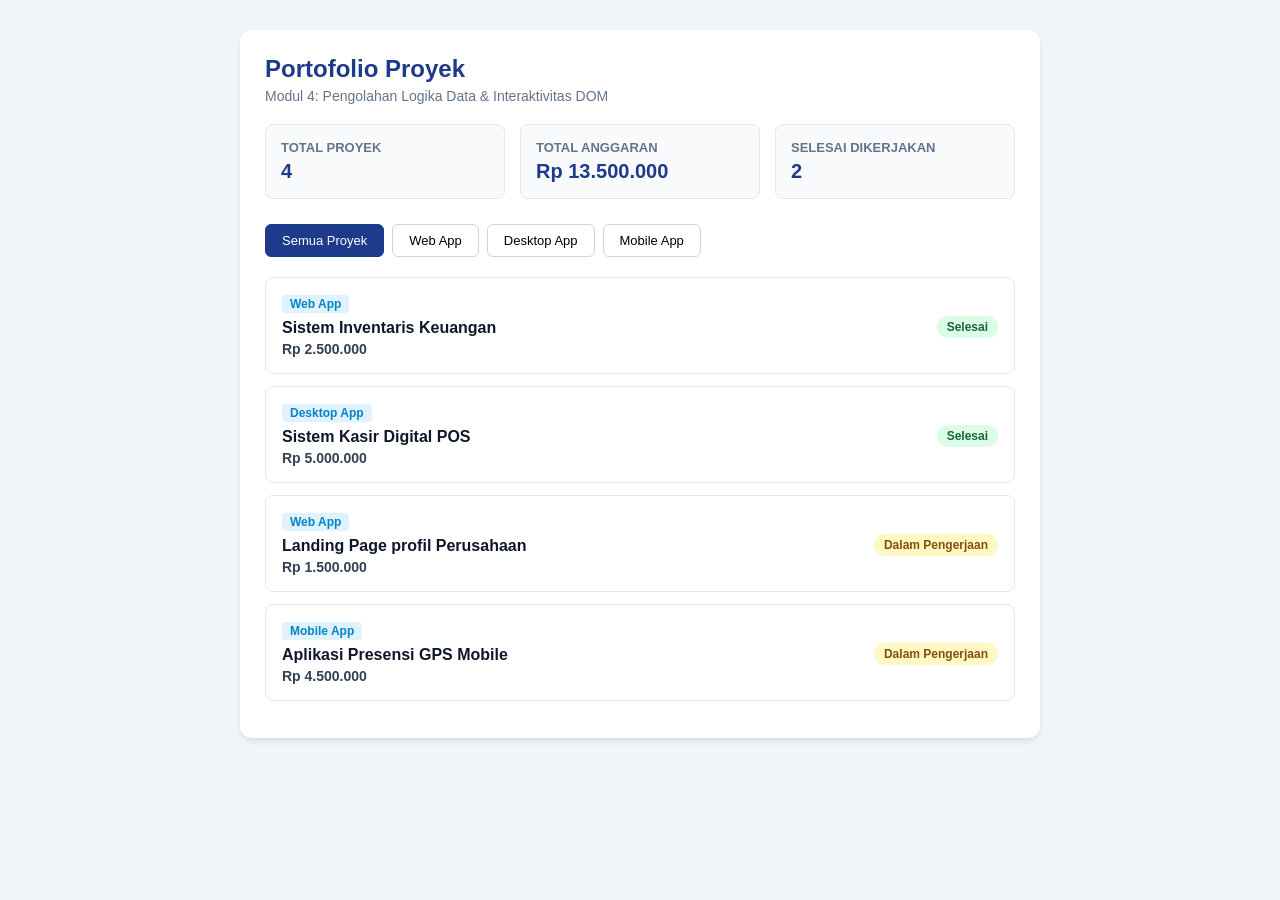
==== index.html @ 2c4d80b3 "Menyelesaikan praktik modul 4 logika javascript & integrasi DOM" ====
<!DOCTYPE html>
<html lang="id">

<head>
    <meta charset="UTF-8">
    <meta name="viewport" content="width=device-width, initial-scale=1.0">
    <title>Dashboard Portofolio Proyek - Modul 4</title>
    <style>
        * {
            box-sizing: border-box;
            margin: 0;
            padding: 0;
            font-family: 'Segoe UI', Tahoma, Geneva, sans-serif;
        }

        body {
            background-color: #f1f5f9;
            color: #0f172a;
            padding: 30px 15px;
        }

        .container {
            max-width: 800px;
            margin: 0 auto;
            background: #ffffff;
            border-radius: 12px;
            padding: 25px;
            box-shadow: 0 4px 6px -1px rgba(0, 0, 0, 0.1);
        }

        h1 {
            color: #1e3a8a;
            font-size: 24px;
            margin-bottom: 5px;
        }

        p.subtitle {
            color: #64748b;
            margin-bottom: 20px;
            font-size: 14px;
        }

        .stats-grid {
            display: grid;
            grid-template-columns: repeat(auto-fit, minmax(200px, 1fr));
            gap: 15px;
            margin-bottom: 25px;
        }

        .stat-card {
            background: #f8fafc;
            border: 1px solid #e2e8f0;
            border-radius: 8px;
            padding: 15px;
            textalign: center;
        }

        .stat-card h3 {
            font-size: 13px;
            color: #64748b;
            text-transform: uppercase;
            margin-bottom: 5px;
        }

        .stat-card p {
            font-size: 20px;
            font-weight: bold;
            color: #1e3a8a;
        }

        .filter-group {
            display: flex;
            gap: 8px;
            margin-bottom: 20px;
            flex-wrap: wrap;
        }

        .btn-filter {
            padding: 8px 16px;
            border: 1px solid #cbd5e1;
            background: #ffffff;
            border-radius: 6px;
            cursor: pointer;
            font-size: 13px;
            font-weight: 500;
            transition: all 0.2s;
        }

        .btn-filter.active,
        .btn-filter:hover {
            background: #1e3a8a;
            color: #ffffff;
            border-color: #1e3a8a;
        }

        .project-card {
            border: 1px solid #e2e8f0;
            border-radius: 8px;
            padding: 16px;
            margin-bottom: 12px;
            display: flex;
            justify-content: space-between;
            align-items: center;
            background: #ffffff;
            transition: transform 0.15s ease;
        }

        .project-card:hover {
            transform: translateY(-2px);
            box-shadow: 0 4px 6px rgba(0, 0, 0, 0.05);
        }

        .project-info h4 {
            font-size: 16px;
            color: #0f172a;
            margin-bottom: 4px;
        }

        .project-category {
            display: inline-block;
            font-size: 12px;
            color: #0284c7;
            background: #e0f2fe;
            padding:
                2px 8px;
            border-radius: 4px;
            margin-bottom: 6px;
            font-weight: 600;
        }

        .project-budget {
            font-size: 14px;
            color: #334155;
            font-weight: 600;
        }

        .badge {
            padding: 4px 10px;
            border-radius: 20px;
            font-size: 12px;
            font-weight: 600;
        }

        .badge-success {
            background: #dcfce7;
            color: #166534;
        }

        .badge-pending {
            background: #fef9c3;
            color: #854d0e;
        }
    </style>
</head>

<body>
    <div class="container">
        <h1>Portofolio Proyek</h1>
        <p class="subtitle">Modul 4: Pengolahan Logika Data & Interaktivitas DOM</p>
        <!-- Kartu Ringkasan Statistik -->
        <div class="stats-grid">
            <div class="stat-card">
                <h3>Total Proyek</h3>
                <p id="stat-total-projects">0</p>
            </div>
            <div class="stat-card">
                <h3>Total Anggaran</h3>
                <p id="stat-total-budget">Rp 0</p>
            </div>
            <div class="stat-card">
                <h3>Selesai Dikerjakan</h3>
                <p id="stat-completed-projects">0</p>
            </div>
        </div>
        <!-- Tombol Filter Kategori -->
        <div class="filter-group">
            <button class="btn-filter active" data-category="Semua">Semua Proyek</button>
            <button class="btn-filter" data-category="Web App">Web App</button>
            <button class="btn-filter" data-category="Desktop App">Desktop App</button>
            <button class="btn-filter" data-category="Mobile App">Mobile App</button>
        </div>
        <!-- Kontainer Daftar Proyek -->
        <div id="project-list"></div>
    </div>
    <script src="main.js"></script>
</body>

</html>
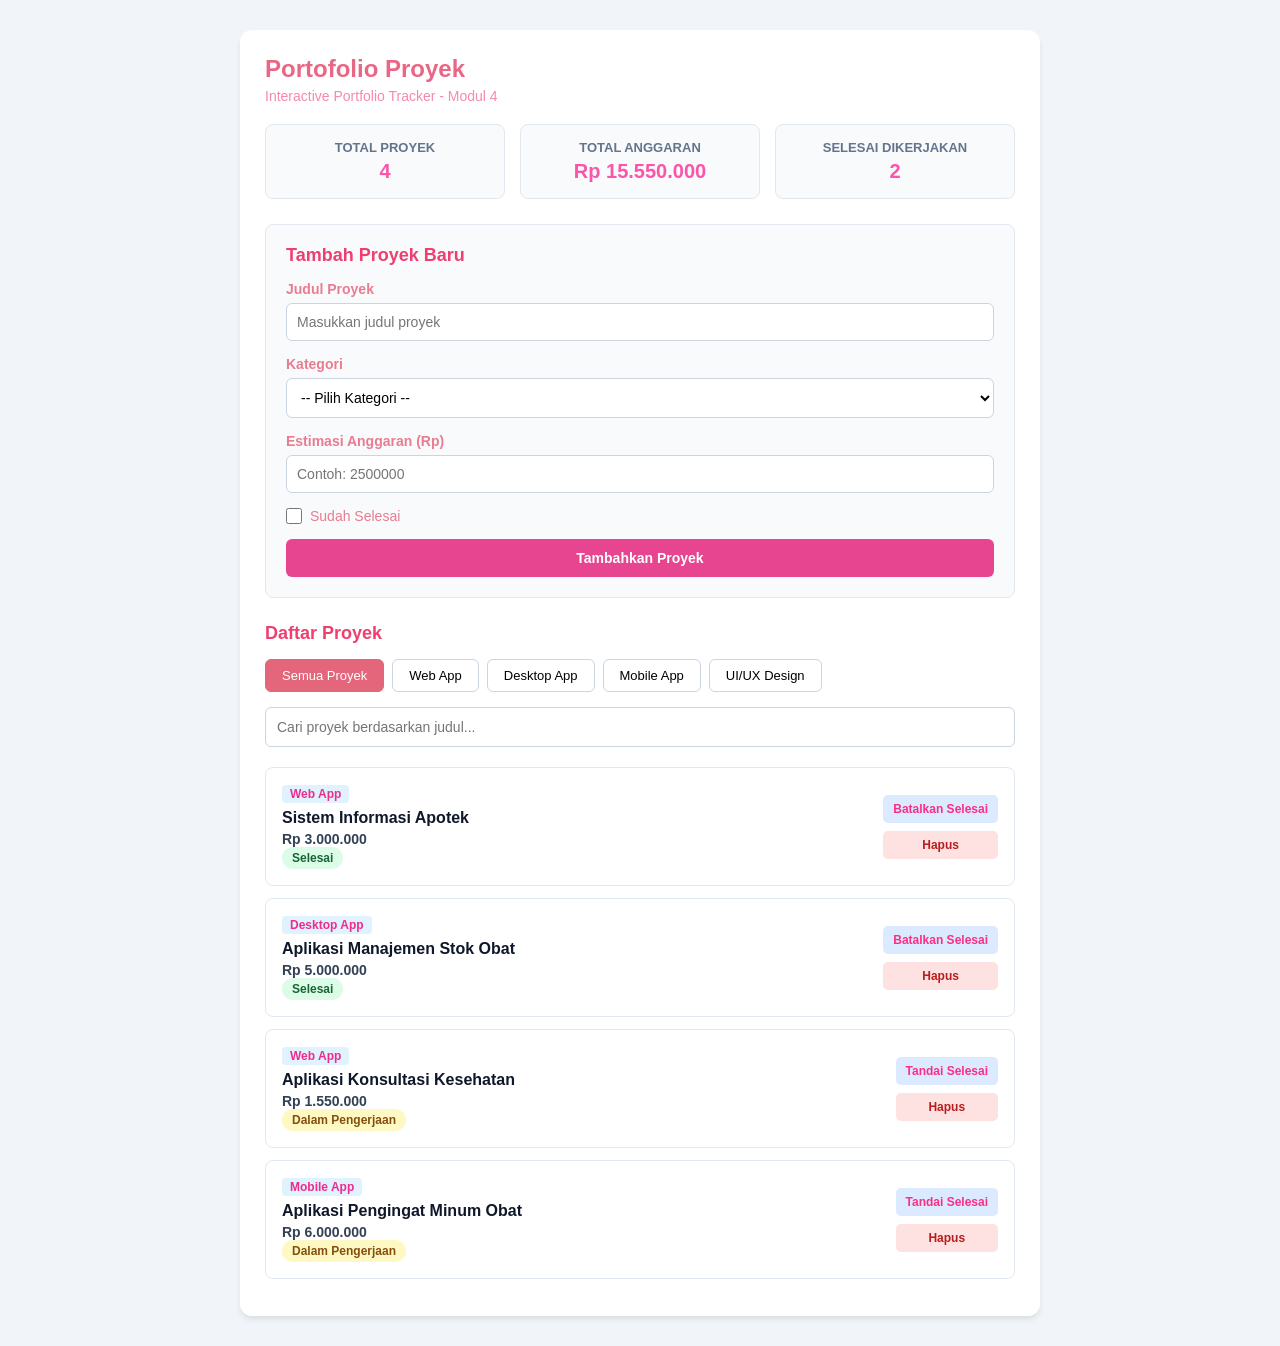
==== commit fee715b0: "Menyelesaikan tugas manajemen portofolio interaktif" ====
--- a/index.html
+++ b/index.html
@@ -1,188 +1,400 @@
-<!DOCTYPE html>
+<!doctype html>
 <html lang="id">
-
-<head>
-    <meta charset="UTF-8">
-    <meta name="viewport" content="width=device-width, initial-scale=1.0">
-    <title>Dashboard Portofolio Proyek - Modul 4</title>
+  <head>
+    <meta charset="UTF-8" />
+    <meta name="viewport" content="width=device-width, initial-scale=1.0" />
+    <title>Interactive Portfolio Tracker</title>
+
     <style>
-        * {
-            box-sizing: border-box;
-            margin: 0;
-            padding: 0;
-            font-family: 'Segoe UI', Tahoma, Geneva, sans-serif;
+      * {
+        box-sizing: border-box;
+        margin: 0;
+        padding: 0;
+        font-family: "Segoe UI", Tahoma, Geneva, sans-serif;
+      }
+
+      body {
+        background-color: #f1f5f9;
+        color: #e97c90;
+        padding: 30px 15px;
+      }
+
+      .container {
+        max-width: 800px;
+        margin: 0 auto;
+        background: #ffffff;
+        border-radius: 12px;
+        padding: 25px;
+        box-shadow: 0 4px 6px -1px rgba(0, 0, 0, 0.1);
+      }
+
+      h1 {
+        color: #ea6685;
+        font-size: 24px;
+        margin-bottom: 5px;
+      }
+
+      .subtitle {
+        color: #f68aaa;
+        margin-bottom: 20px;
+        font-size: 14px;
+      }
+
+      h2 {
+        font-size: 18px;
+        color: #ef3f6e;
+        margin-bottom: 15px;
+      }
+
+      .stats-grid {
+        display: grid;
+        grid-template-columns: repeat(auto-fit, minmax(180px, 1fr));
+        gap: 15px;
+        margin-bottom: 25px;
+      }
+
+      .stat-card {
+        background: #f8fafc;
+        border: 1px solid #e2e8f0;
+        border-radius: 8px;
+        padding: 15px;
+        text-align: center;
+      }
+
+      .stat-card h3 {
+        font-size: 13px;
+        color: #64748b;
+        text-transform: uppercase;
+        margin-bottom: 5px;
+      }
+
+      .stat-card p {
+        font-size: 20px;
+        font-weight: bold;
+        color: #fc54ab;
+      }
+
+      .form-section {
+        background: #f8fafc;
+        border: 1px solid #e2e8f0;
+        border-radius: 8px;
+        padding: 20px;
+        margin-bottom: 25px;
+      }
+
+      .form-group {
+        margin-bottom: 15px;
+      }
+
+      .form-group label {
+        display: block;
+        margin-bottom: 6px;
+        font-size: 14px;
+        font-weight: 600;
+      }
+
+      .form-group input,
+      .form-group select {
+        width: 100%;
+        padding: 10px;
+        border: 1px solid #cbd5e1;
+        border-radius: 6px;
+        font-size: 14px;
+        background: #ffffff;
+      }
+
+      .form-group input:focus,
+      .form-group select:focus {
+        outline: 2px solid #93c5fd;
+        border-color: #eb2595;
+      }
+
+      .checkbox-group {
+        display: flex;
+        align-items: center;
+        gap: 8px;
+        margin-bottom: 15px;
+        font-size: 14px;
+      }
+
+      .checkbox-group input {
+        width: 16px;
+        height: 16px;
+      }
+
+      .btn-primary {
+        width: 100%;
+        padding: 11px;
+        background: #e74590;
+        color: white;
+        border: none;
+        border-radius: 6px;
+        font-size: 14px;
+        font-weight: 600;
+        cursor: pointer;
+      }
+
+      .btn-primary:hover {
+        background: #fe3981;
+      }
+
+      .filter-group {
+        display: flex;
+        gap: 8px;
+        margin-bottom: 15px;
+        flex-wrap: wrap;
+      }
+
+      .btn-filter {
+        padding: 8px 16px;
+        border: 1px solid #cbd5e1;
+        background: #ffffff;
+        border-radius: 6px;
+        cursor: pointer;
+        font-size: 13px;
+        font-weight: 500;
+        transition: all 0.2s;
+      }
+
+      .btn-filter.active,
+      .btn-filter:hover {
+        background: #e3667b;
+        color: #ffffff;
+        border-color: #e3667b;
+      }
+
+      .search-group {
+        margin-bottom: 20px;
+      }
+
+      .search-group input {
+        width: 100%;
+        padding: 11px;
+        border: 1px solid #cbd5e1;
+        border-radius: 6px;
+        font-size: 14px;
+      }
+
+      .project-card {
+        border: 1px solid #e2e8f0;
+        border-radius: 8px;
+        padding: 16px;
+        margin-bottom: 12px;
+        display: flex;
+        justify-content: space-between;
+        align-items: center;
+        gap: 15px;
+        background: #ffffff;
+        transition: transform 0.15s ease;
+      }
+
+      .project-card:hover {
+        transform: translateY(-2px);
+        box-shadow: 0 4px 6px rgba(0, 0, 0, 0.05);
+      }
+
+      .project-info {
+        min-width: 0;
+      }
+
+      .project-info h4 {
+        font-size: 16px;
+        color: #0f172a;
+        margin-bottom: 4px;
+        overflow-wrap: anywhere;
+      }
+
+      .project-category {
+        display: inline-block;
+        font-size: 12px;
+        color: #ef2c8e;
+        background: #e0f2fe;
+        padding: 2px 8px;
+        border-radius: 4px;
+        margin-bottom: 6px;
+        font-weight: 600;
+      }
+
+      .project-budget {
+        font-size: 14px;
+        color: #334155;
+        font-weight: 600;
+      }
+
+      .badge {
+        display: inline-block;
+        padding: 4px 10px;
+        border-radius: 20px;
+        font-size: 12px;
+        font-weight: 600;
+        white-space: nowrap;
+      }
+
+      .badge-success {
+        background: #dcfce7;
+        color: #166534;
+      }
+
+      .badge-pending {
+        background: #fef9c3;
+        color: #854d0e;
+      }
+
+      .project-actions {
+        display: flex;
+        flex-direction: column;
+        gap: 8px;
+        flex-shrink: 0;
+      }
+
+      .btn-action {
+        padding: 7px 10px;
+        border: none;
+        border-radius: 5px;
+        cursor: pointer;
+        font-size: 12px;
+        font-weight: 600;
+      }
+
+      .btn-status {
+        background: #dbeafe;
+        color: #f92f87;
+      }
+
+      .btn-delete {
+        background: #fee2e2;
+        color: #b91c1c;
+      }
+
+      .empty-message {
+        text-align: center;
+        color: #f8b1db;
+        padding: 20px;
+      }
+
+      @media (max-width: 480px) {
+        .container {
+          padding: 18px;
         }
 
-        body {
-            background-color: #f1f5f9;
-            color: #0f172a;
-            padding: 30px 15px;
+        .project-card {
+          align-items: flex-start;
         }
 
-        .container {
-            max-width: 800px;
-            margin: 0 auto;
-            background: #ffffff;
-            border-radius: 12px;
-            padding: 25px;
-            box-shadow: 0 4px 6px -1px rgba(0, 0, 0, 0.1);
+        .project-actions {
+          max-width: 115px;
         }
 
-        h1 {
-            color: #1e3a8a;
-            font-size: 24px;
-            margin-bottom: 5px;
+        .btn-filter {
+          padding: 8px 10px;
         }
-
-        p.subtitle {
-            color: #64748b;
-            margin-bottom: 20px;
-            font-size: 14px;
-        }
-
-        .stats-grid {
-            display: grid;
-            grid-template-columns: repeat(auto-fit, minmax(200px, 1fr));
-            gap: 15px;
-            margin-bottom: 25px;
-        }
-
-        .stat-card {
-            background: #f8fafc;
-            border: 1px solid #e2e8f0;
-            border-radius: 8px;
-            padding: 15px;
-            textalign: center;
-        }
-
-        .stat-card h3 {
-            font-size: 13px;
-            color: #64748b;
-            text-transform: uppercase;
-            margin-bottom: 5px;
-        }
-
-        .stat-card p {
-            font-size: 20px;
-            font-weight: bold;
-            color: #1e3a8a;
-        }
-
-        .filter-group {
-            display: flex;
-            gap: 8px;
-            margin-bottom: 20px;
-            flex-wrap: wrap;
-        }
-
-        .btn-filter {
-            padding: 8px 16px;
-            border: 1px solid #cbd5e1;
-            background: #ffffff;
-            border-radius: 6px;
-            cursor: pointer;
-            font-size: 13px;
-            font-weight: 500;
-            transition: all 0.2s;
-        }
-
-        .btn-filter.active,
-        .btn-filter:hover {
-            background: #1e3a8a;
-            color: #ffffff;
-            border-color: #1e3a8a;
-        }
-
-        .project-card {
-            border: 1px solid #e2e8f0;
-            border-radius: 8px;
-            padding: 16px;
-            margin-bottom: 12px;
-            display: flex;
-            justify-content: space-between;
-            align-items: center;
-            background: #ffffff;
-            transition: transform 0.15s ease;
-        }
-
-        .project-card:hover {
-            transform: translateY(-2px);
-            box-shadow: 0 4px 6px rgba(0, 0, 0, 0.05);
-        }
-
-        .project-info h4 {
-            font-size: 16px;
-            color: #0f172a;
-            margin-bottom: 4px;
-        }
-
-        .project-category {
-            display: inline-block;
-            font-size: 12px;
-            color: #0284c7;
-            background: #e0f2fe;
-            padding:
-                2px 8px;
-            border-radius: 4px;
-            margin-bottom: 6px;
-            font-weight: 600;
-        }
-
-        .project-budget {
-            font-size: 14px;
-            color: #334155;
-            font-weight: 600;
-        }
-
-        .badge {
-            padding: 4px 10px;
-            border-radius: 20px;
-            font-size: 12px;
-            font-weight: 600;
-        }
-
-        .badge-success {
-            background: #dcfce7;
-            color: #166534;
-        }
-
-        .badge-pending {
-            background: #fef9c3;
-            color: #854d0e;
-        }
+      }
     </style>
-</head>
-
-<body>
+  </head>
+
+  <body>
     <div class="container">
-        <h1>Portofolio Proyek</h1>
-        <p class="subtitle">Modul 4: Pengolahan Logika Data & Interaktivitas DOM</p>
-        <!-- Kartu Ringkasan Statistik -->
-        <div class="stats-grid">
-            <div class="stat-card">
-                <h3>Total Proyek</h3>
-                <p id="stat-total-projects">0</p>
-            </div>
-            <div class="stat-card">
-                <h3>Total Anggaran</h3>
-                <p id="stat-total-budget">Rp 0</p>
-            </div>
-            <div class="stat-card">
-                <h3>Selesai Dikerjakan</h3>
-                <p id="stat-completed-projects">0</p>
-            </div>
+      <h1>Portofolio Proyek</h1>
+      <p class="subtitle">Interactive Portfolio Tracker - Modul 4</p>
+
+      <!-- Kartu Ringkasan Statistik -->
+      <div class="stats-grid">
+        <div class="stat-card">
+          <h3>Total Proyek</h3>
+          <p id="stat-total-projects">0</p>
         </div>
-        <!-- Tombol Filter Kategori -->
-        <div class="filter-group">
-            <button class="btn-filter active" data-category="Semua">Semua Proyek</button>
-            <button class="btn-filter" data-category="Web App">Web App</button>
-            <button class="btn-filter" data-category="Desktop App">Desktop App</button>
-            <button class="btn-filter" data-category="Mobile App">Mobile App</button>
+
+        <div class="stat-card">
+          <h3>Total Anggaran</h3>
+          <p id="stat-total-budget">Rp 0</p>
         </div>
-        <!-- Kontainer Daftar Proyek -->
-        <div id="project-list"></div>
+
+        <div class="stat-card">
+          <h3>Selesai Dikerjakan</h3>
+          <p id="stat-completed-projects">0</p>
+        </div>
+      </div>
+
+      <!-- Form Input Proyek Dinamis -->
+      <section class="form-section">
+        <h2>Tambah Proyek Baru</h2>
+
+        <form id="project-form">
+          <div class="form-group">
+            <label for="project-title">Judul Proyek</label>
+            <input
+              type="text"
+              id="project-title"
+              placeholder="Masukkan judul proyek"
+              required />
+          </div>
+
+          <div class="form-group">
+            <label for="project-category">Kategori</label>
+            <select id="project-category" required>
+              <option value="">-- Pilih Kategori --</option>
+              <option value="Web App">Web App</option>
+              <option value="Mobile App">Mobile App</option>
+              <option value="Desktop App">Desktop App</option>
+              <option value="UI/UX Design">UI/UX Design</option>
+            </select>
+          </div>
+
+          <div class="form-group">
+            <label for="project-budget">Estimasi Anggaran (Rp)</label>
+            <input
+              type="number"
+              id="project-budget"
+              placeholder="Contoh: 2500000"
+              min="1"
+              step="1"
+              required />
+          </div>
+
+          <div class="checkbox-group">
+            <input type="checkbox" id="project-completed" />
+            <label for="project-completed">Sudah Selesai</label>
+          </div>
+
+          <button type="submit" class="btn-primary">Tambahkan Proyek</button>
+        </form>
+      </section>
+
+      <h2>Daftar Proyek</h2>
+
+      <div class="filter-group">
+        <button type="button" class="btn-filter active" data-category="Semua">
+          Semua Proyek
+        </button>
+
+        <button type="button" class="btn-filter" data-category="Web App">
+          Web App
+        </button>
+
+        <button type="button" class="btn-filter" data-category="Desktop App">
+          Desktop App
+        </button>
+
+        <button type="button" class="btn-filter" data-category="Mobile App">
+          Mobile App
+        </button>
+
+        <button type="button" class="btn-filter" data-category="UI/UX Design">
+          UI/UX Design
+        </button>
+      </div>
+
+      <div class="search-group">
+        <input
+          type="search"
+          id="search-input"
+          placeholder="Cari proyek berdasarkan judul..."
+          aria-label="Cari proyek berdasarkan judul" />
+      </div>
+
+      <div id="project-list"></div>
     </div>
+
     <script src="main.js"></script>
-</body>
-
+  </body>
 </html>
